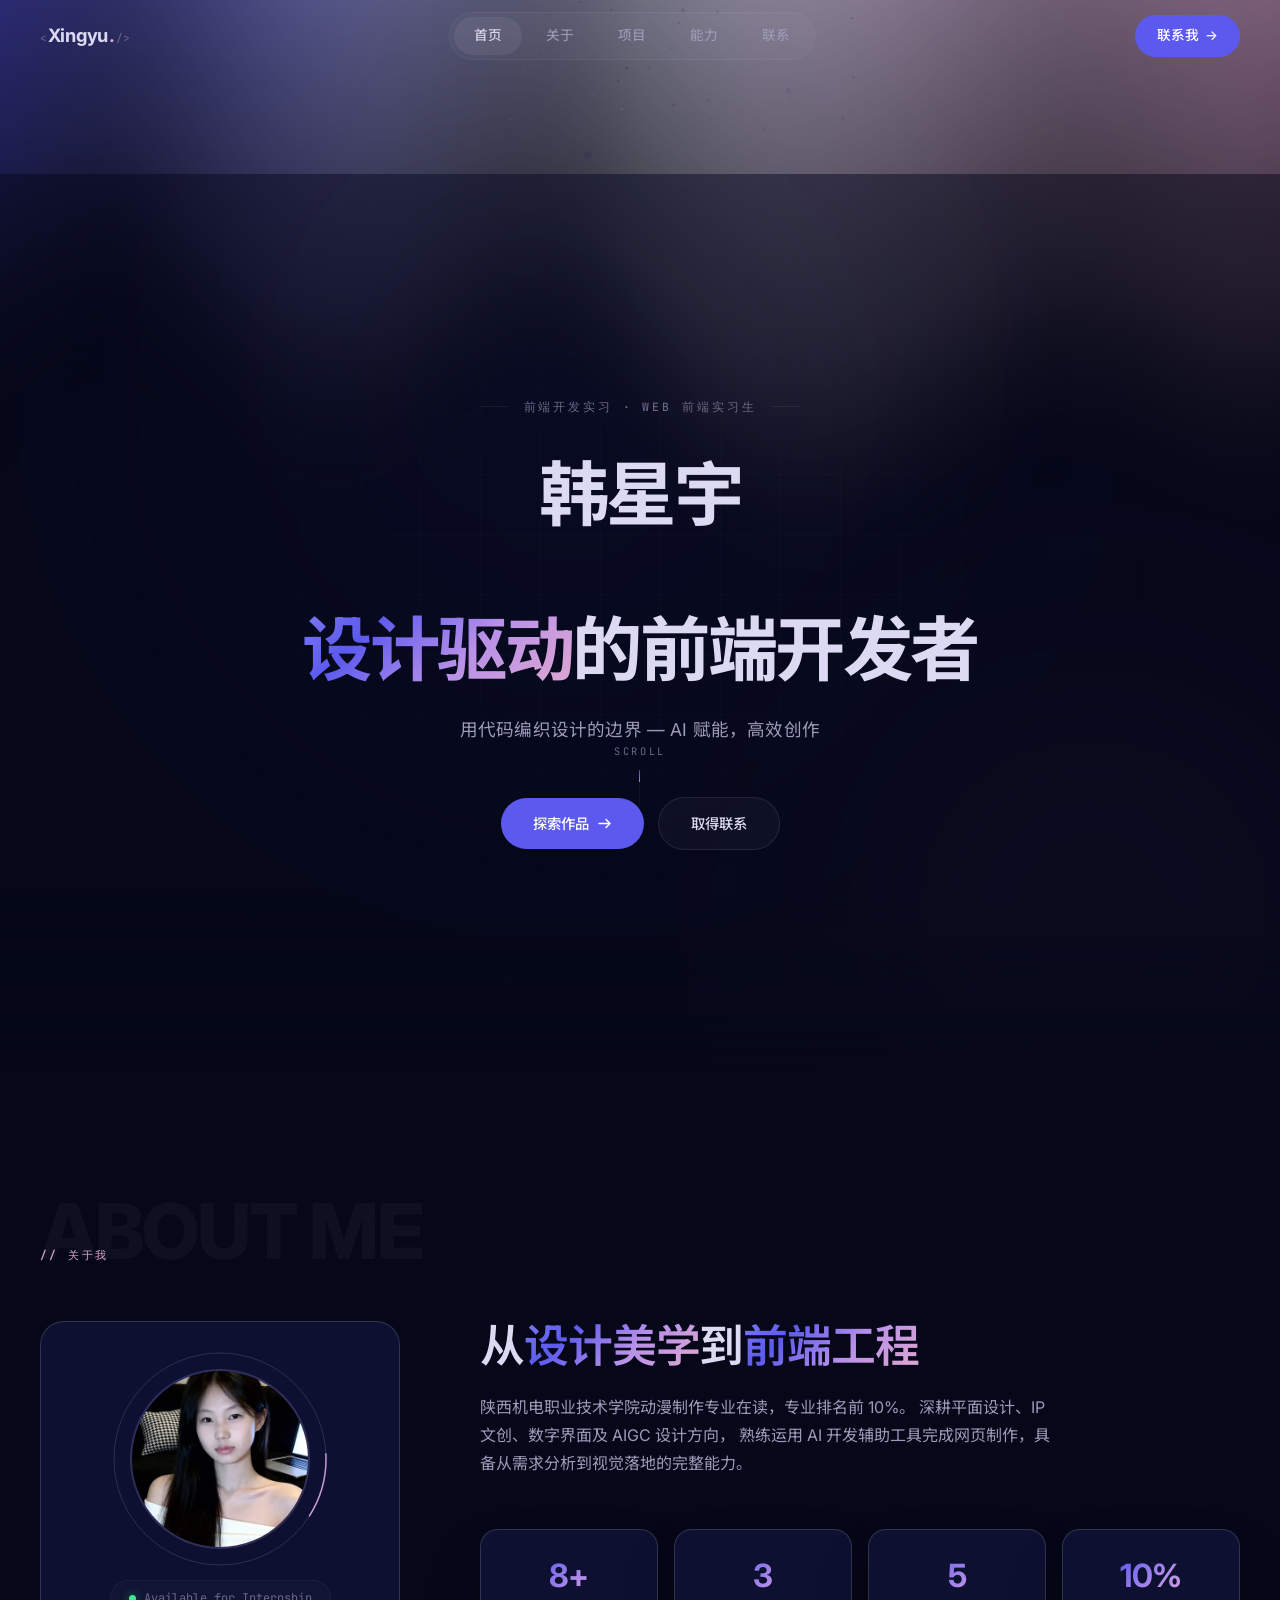
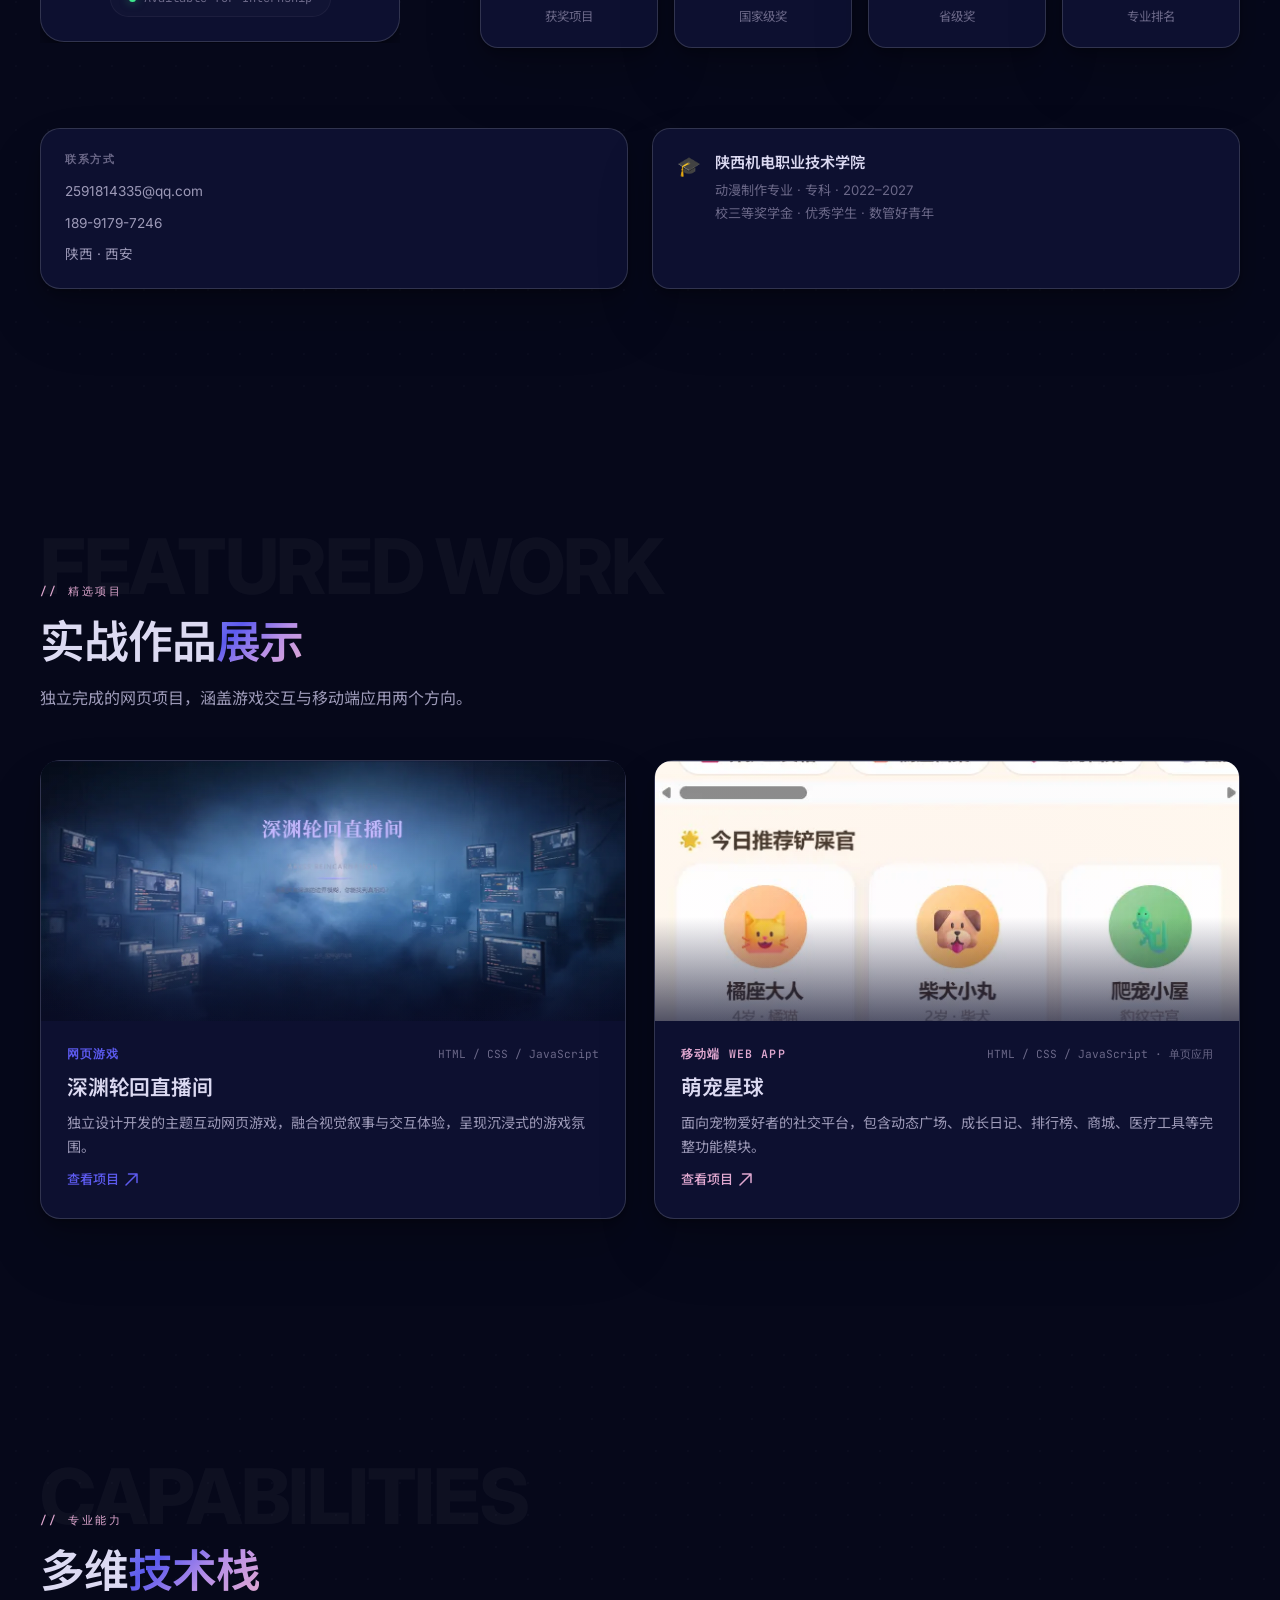
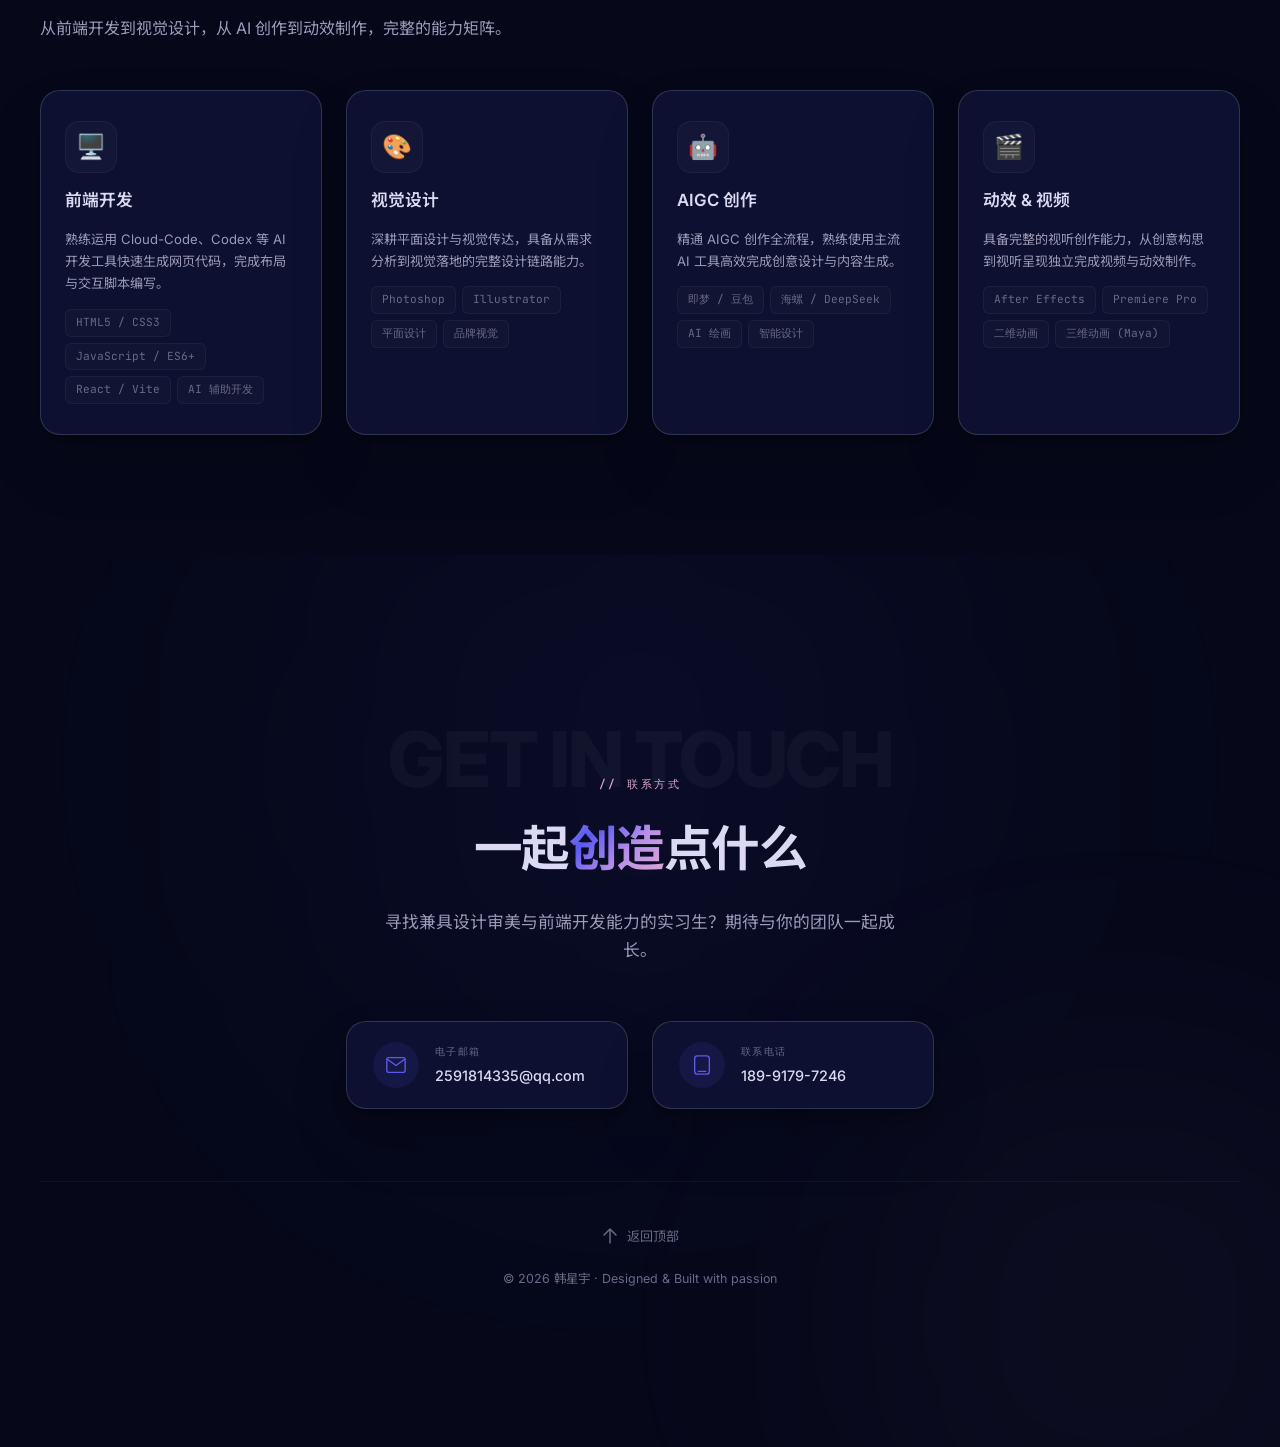
==== index.html @ b89dc571 "Portfolio" ====
<!doctype html>
<html lang="zh-CN">
  <head>
    <meta charset="UTF-8" />
    <link rel="icon" type="image/svg+xml" href="/favicon.svg" />
    <meta name="viewport" content="width=device-width, initial-scale=1.0" />
    <title>韩星宇 - 前端开发 · 作品集</title>
    <link rel="preconnect" href="https://fonts.googleapis.com" />
    <link rel="preconnect" href="https://fonts.gstatic.com" crossorigin />
    <link href="https://fonts.googleapis.com/css2?family=Inter:wght@300;400;500;600;700&family=Noto+Sans+SC:wght@300;400;500;700&family=JetBrains+Mono:wght@400;500&display=swap" rel="stylesheet" />
    <script type="module" crossorigin src="/assets/index-PiBalooy.js"></script>
    <link rel="stylesheet" crossorigin href="/assets/index-BR34_-u7.css">
  </head>
  <body>
    <div id="root"></div>
  </body>
</html>
---- assets/index-BR34_-u7.css ----
:root{--bg-deep:#06081a;--bg-base:#0a0d2a;--bg-surface:#0f1238;--bg-card:#14183c8c;--bg-card-hover:#1c2048b3;--text-primary:#dcdaf2;--text-secondary:#9d9ab8;--text-muted:#6b6888;--accent-blue:#5c5aee;--accent-pink:#e0a8d0;--accent-glow:#5c5aee4d;--accent-pink-glow:#e0a8d033;--border-subtle:#dcdaf20d;--border-card:#dcdaf214;--font-sans:"Inter", "Noto Sans SC", system-ui, -apple-system, sans-serif;--font-mono:"JetBrains Mono", "Fira Code", monospace;--max-width:1700px;--section-padding:120px 40px;--ease-out:cubic-bezier(.16, 1, .3, 1);--ease-spring:cubic-bezier(.34, 1.56, .64, 1)}*,:before,:after{box-sizing:border-box;margin:0;padding:0}html{scroll-behavior:smooth;background:var(--bg-deep);color:var(--text-primary);font-family:var(--font-sans);-webkit-font-smoothing:antialiased;-moz-osx-font-smoothing:grayscale;font-size:16px;line-height:1.6}body{background:var(--bg-deep);margin:0;overflow-x:hidden}#root{width:100%;min-height:100vh}::-webkit-scrollbar{width:6px}::-webkit-scrollbar-track{background:var(--bg-deep)}::-webkit-scrollbar-thumb{background:#dcdaf214;border-radius:3px}::-webkit-scrollbar-thumb:hover{background:#dcdaf229}::selection{background:var(--accent-blue);color:#fff}.section-container{max-width:var(--max-width);padding:var(--section-padding);margin:0 auto}.section-label{font-family:var(--font-mono);letter-spacing:.22em;text-transform:uppercase;color:var(--accent-pink);margin-bottom:16px;font-size:.7rem;font-weight:500;display:block}.section-title{letter-spacing:-.025em;color:var(--text-primary);margin-bottom:16px;font-size:clamp(2rem,3.5vw,3.2rem);font-weight:600;line-height:1.15}.section-desc{color:var(--text-secondary);max-width:580px;font-size:1rem;line-height:1.75}.gradient-text{background:linear-gradient(135deg,#7c7af0 0%,#5c5aee 25%,#b890e8 60%,#e0a8d0 100%);-webkit-text-fill-color:transparent;-webkit-background-clip:text;background-clip:text}.glass-card{background:var(--bg-card);border:1px solid var(--border-card);-webkit-backdrop-filter:blur(20px);transition:all .4s var(--ease-out);border-radius:16px}.glass-card:hover{background:var(--bg-card-hover);border-color:#dcdaf224;transform:translateY(-3px);box-shadow:0 20px 60px #00000080,0 0 0 1px #5c5aee14}.dot-bg:before{content:"";pointer-events:none;z-index:0;background-image:radial-gradient(#dcdaf206 1px,#0000 1px);background-size:32px 32px;position:absolute;inset:0}@media (width<=768px){:root{--section-padding:80px 20px}}.opening-overlay{z-index:9999;background:var(--bg-deep);pointer-events:none;transform-origin:top;position:fixed;inset:0}.section-en-title{font-family:var(--font-sans);letter-spacing:-.03em;color:#dcdaf20a;pointer-events:none;-webkit-user-select:none;user-select:none;white-space:nowrap;margin-bottom:-.3em;font-size:clamp(3rem,6vw,5.5rem);font-weight:800;line-height:1;display:block}.aurora-container{z-index:0;pointer-events:none;opacity:.7;position:fixed;inset:0}.particles-bg{z-index:0;pointer-events:none;opacity:.45;position:fixed;inset:0}.navbar{z-index:1000;transition:all .4s var(--ease-out);padding:0 40px;position:fixed;top:0;left:0;right:0}.navbar--scrolled{-webkit-backdrop-filter:blur(24px);border-bottom:1px solid var(--border-subtle);background:#06081ae0}.navbar__inner{max-width:var(--max-width);justify-content:space-between;align-items:center;height:72px;margin:0 auto;display:flex}.navbar__logo{color:var(--text-primary);letter-spacing:-.015em;align-items:baseline;gap:1px;font-size:1.15rem;font-weight:700;text-decoration:none;display:flex}.navbar__logo-dot{color:var(--accent-pink)}.navbar__logo-mono{font-family:var(--font-mono);color:var(--text-muted);font-size:.7rem;font-weight:400}.navbar__links{border:1px solid var(--border-subtle);background:#dcdaf208;border-radius:100px;gap:4px;padding:4px;list-style:none;display:flex}.navbar__link{color:var(--text-secondary);border-radius:100px;padding:8px 20px;font-size:.85rem;font-weight:450;text-decoration:none;transition:all .3s;display:block}.navbar__link:hover{color:var(--text-primary)}.navbar__link--active{color:var(--text-primary);background:#dcdaf212}.navbar__cta{color:#fff;background:var(--accent-blue);transition:all .3s var(--ease-out);border-radius:100px;align-items:center;gap:6px;padding:10px 22px;font-size:.85rem;font-weight:500;text-decoration:none;display:flex}.navbar__cta:hover{box-shadow:0 0 32px var(--accent-glow);transform:translateY(-1px)}.navbar__cta-arrow{transition:transform .3s}.navbar__cta:hover .navbar__cta-arrow{transform:translate(3px)}.hero{justify-content:center;align-items:center;min-height:100vh;padding:0 40px;display:flex;position:relative;overflow:hidden}.hero__bg{z-index:0;position:absolute;inset:0;overflow:hidden}.hero__video{object-fit:cover;opacity:.35;width:100%;height:100%;position:absolute;inset:0}.hero__video-dim{z-index:1;pointer-events:none;background:#06081a80;position:absolute;inset:0}.hero__glow{filter:blur(140px);opacity:.35;z-index:2;border-radius:50%;animation:8s ease-in-out infinite glow-breathe;position:absolute}.hero__glow--blue{background:#5c5aee21;width:700px;height:700px;top:-15%;left:50%;transform:translate(-60%)}.hero__glow--pink{background:#e0a8d01a;width:500px;height:500px;animation-delay:-4s;bottom:-10%;right:-5%}@keyframes glow-breathe{0%,to{opacity:.3;transform:scale(1)}50%{opacity:.5;transform:scale(1.08)}}.hero__grid-overlay{z-index:3;background-image:linear-gradient(#dcdaf205 1px,#0000 1px),linear-gradient(90deg,#dcdaf205 1px,#0000 1px);background-size:60px 60px;position:absolute;inset:0;-webkit-mask-image:radial-gradient(60% 50% at 50% 45%,#000 30%,#0000 70%);mask-image:radial-gradient(60% 50% at 50% 45%,#000 30%,#0000 70%)}.hero__content{z-index:1;text-align:center;max-width:900px;position:relative}.hero__overline{font-family:var(--font-mono);letter-spacing:.25em;color:var(--text-muted);text-transform:uppercase;justify-content:center;align-items:center;gap:16px;margin-bottom:40px;font-size:.72rem;font-weight:500;display:flex}.hero__overline-line{background:var(--border-card);width:28px;height:1px;display:block}.hero__title{letter-spacing:-.035em;color:var(--text-primary);margin-bottom:28px;font-size:clamp(2.8rem,5.5vw,5rem);font-weight:700;line-height:1.1}.hero__title-line{display:block}.hero__subtitle{color:var(--text-secondary);letter-spacing:.01em;max-width:500px;margin:0 auto 52px;font-size:1.1rem;line-height:1.6}.hero__actions{justify-content:center;align-items:center;gap:14px;display:flex}.btn{cursor:pointer;transition:all .35s var(--ease-out);font-size:.9rem;font-weight:500;font-family:var(--font-sans);border:none;border-radius:100px;align-items:center;gap:8px;padding:14px 32px;text-decoration:none;display:inline-flex}.btn--primary{background:var(--accent-blue);color:#fff}.btn--primary:hover{box-shadow:0 0 44px var(--accent-glow), 0 8px 28px #5c5aee47;transform:translateY(-2px)}.btn--ghost{color:var(--text-primary);background:#dcdaf20a;border:1px solid #dcdaf21a}.btn--ghost:hover{background:#dcdaf214;border-color:#dcdaf233;transform:translateY(-2px)}.btn--outline{color:var(--text-primary);border:1px solid var(--border-card);background:0 0}.btn--outline:hover{border-color:var(--accent-blue);color:var(--accent-blue)}.hero__scroll{flex-direction:column;align-items:center;gap:10px;display:flex;position:absolute;bottom:44px;left:50%;transform:translate(-50%)}.hero__scroll span{letter-spacing:.25em;color:var(--text-muted);font-size:.65rem;font-family:var(--font-mono)}.hero__scroll-bar{background:#dcdaf20f;width:1px;height:36px;position:relative;overflow:hidden}.hero__scroll-thumb{background:linear-gradient(to bottom, var(--accent-blue), var(--accent-pink));border-radius:1px;height:12px;animation:2.4s ease-in-out infinite scroll-thumb;position:absolute;top:0;left:0;right:0}@keyframes scroll-thumb{0%{top:-12px}50%{top:calc(100% - 12px)}to{top:100%}}.hero__fade{background:linear-gradient(to top, var(--bg-deep), transparent);pointer-events:none;z-index:2;height:180px;position:absolute;bottom:0;left:0;right:0}.about{position:relative}.about__grid{grid-template-columns:360px 1fr;gap:80px;margin-top:56px;display:grid}.about__visual{flex-direction:column;gap:24px;display:flex}.about__avatar-wrap{flex-direction:column;align-items:center;gap:16px;display:flex}.about__avatar{justify-content:center;align-items:center;width:210px;height:210px;display:flex;position:relative}.about__avatar-inner{z-index:1;background:linear-gradient(150deg,#5c5aee33,#e0a8d01f);border:2px solid #dcdaf214;border-radius:50%;justify-content:center;align-items:center;width:180px;height:180px;display:flex;position:relative}.about__avatar-text{letter-spacing:.06em;background:linear-gradient(150deg,#7c7af0,#e0a8d0);-webkit-text-fill-color:transparent;-webkit-background-clip:text;background-clip:text;font-size:2.4rem;font-weight:700}.about__avatar-img{object-fit:cover;border-radius:50%;width:100%;height:100%}.about__avatar-ring-svg{z-index:0;width:220px;height:220px;animation:24s linear infinite ring-spin;position:absolute;inset:-5px}@keyframes ring-spin{0%{transform:rotate(0)}to{transform:rotate(360deg)}}.about__status{font-size:.75rem;font-family:var(--font-mono);color:var(--text-muted);border:1px solid var(--border-subtle);background:#dcdaf205;border-radius:100px;align-items:center;gap:8px;padding:8px 18px;display:flex}.about__status-dot{background:#3ee88e;border-radius:50%;width:7px;height:7px;animation:2s ease-in-out infinite status-pulse;box-shadow:0 0 10px #3ee88e80}@keyframes status-pulse{0%,to{opacity:1;box-shadow:0 0 10px #3ee88e80}50%{opacity:.35;box-shadow:0 0 3px #3ee88e33}}.about__contact-mini{flex-direction:column;gap:10px;padding:22px 24px;display:flex}.about__contact-mini h4{color:var(--text-muted);text-transform:uppercase;letter-spacing:.15em;font-size:.7rem;font-weight:600;font-family:var(--font-mono);margin-bottom:2px}.about__contact-mini a,.about__contact-mini span{color:var(--text-secondary);align-items:center;gap:10px;font-size:.85rem;text-decoration:none;transition:color .3s;display:flex}.about__contact-mini a:hover{color:var(--accent-pink)}.about__info{flex-direction:column;display:flex}.about__row{grid-column:1/-1;gap:24px;display:flex}.about__row>.border-glow-card{flex:1;min-width:0}.about__info .section-title{margin-bottom:20px}.about__info .section-desc{margin-bottom:16px}.about__stats{grid-template-columns:repeat(4,1fr);gap:16px;margin-top:36px;display:grid}.stat-card{text-align:center;flex-direction:column;gap:6px;padding:24px 20px;display:flex}.stat-card__value{letter-spacing:-.02em;font-size:2rem;font-weight:700}.stat-card__label{color:var(--text-muted);font-size:.78rem}.about__edu{align-items:flex-start;gap:14px;padding:22px 24px;display:flex}.about__edu-icon{flex-shrink:0;font-size:1.2rem}.about__edu-school{color:var(--text-primary);margin-bottom:4px;font-size:.95rem;font-weight:600}.about__edu-meta{color:var(--text-muted);font-size:.82rem;line-height:1.7}.projects{position:relative}.projects__grid{grid-template-columns:repeat(2,1fr);gap:28px;margin-top:48px;display:grid}.project-card{cursor:pointer;flex-direction:column;text-decoration:none;display:flex;overflow:hidden}.project-card__thumb{background:#0f123880;height:260px;position:relative;overflow:hidden}.project-card__thumb-img{object-fit:cover;width:100%;height:100%;transition:transform .6s var(--ease-out)}.project-card:hover .project-card__thumb-img{transform:scale(1.06)}.project-card__thumb-overlay{pointer-events:none;z-index:1;background:linear-gradient(#0000 0% 60%,#0a0d2ab3 100%);position:absolute;inset:0}.project-card__thumb-shine{opacity:.3;z-index:2;pointer-events:none;transition:opacity .5s;position:absolute;inset:0}.project-card:hover .project-card__thumb-shine{opacity:.7}.project-card__body{flex-direction:column;flex:1;gap:10px;padding:26px 30px 30px;display:flex}.project-card__header{justify-content:space-between;align-items:center;display:flex}.project-card__category{text-transform:uppercase;letter-spacing:.1em;font-size:.72rem;font-weight:600;font-family:var(--font-mono)}.project-card__tech{color:var(--text-muted);font-size:.7rem;font-family:var(--font-mono)}.project-card__title{color:var(--text-primary);letter-spacing:-.01em;font-size:1.3rem;font-weight:600;line-height:1.3}.project-card__desc{color:var(--text-secondary);font-size:.88rem;line-height:1.7}.project-card__action{align-items:center;gap:6px;margin-top:auto;font-size:.82rem;font-weight:500;transition:gap .3s;display:inline-flex}.project-card:hover .project-card__action{gap:10px}.skills{position:relative}.skills__grid{grid-template-columns:repeat(4,1fr);gap:24px;margin-top:48px;display:grid}.skill-card{text-align:left;flex-direction:column;gap:14px;padding:34px 26px;display:flex}.skill-card__icon-wrap{border:1px solid var(--border-subtle);background:#dcdaf208;border-radius:14px;justify-content:center;align-items:center;width:52px;height:52px;display:flex}.skill-card__icon{font-size:1.5rem}.skill-card__title{color:var(--text-primary);font-size:1.05rem;font-weight:600}.skill-card__desc{color:var(--text-secondary);flex:1;font-size:.82rem;line-height:1.7}.skill-card__tags{flex-wrap:wrap;gap:6px;display:flex}.skill-card__tag{border:1px solid var(--border-subtle);color:var(--text-muted);font-size:.7rem;font-family:var(--font-mono);background:#dcdaf206;border-radius:6px;padding:4px 10px;transition:all .3s}.skill-card:hover .skill-card__tag{color:var(--text-secondary);border-color:#dcdaf21f}.contact{justify-content:center;align-items:center;min-height:100vh;display:flex;position:relative;overflow:hidden}.contact__bg{z-index:0;position:absolute;inset:0}.contact__glow{filter:blur(140px);border-radius:50%;position:absolute}.contact__glow--top{background:#5c5aee12;width:600px;height:600px;top:-10%;left:50%;transform:translate(-50%)}.contact__glow--bot{background:#e0a8d00d;width:450px;height:450px;bottom:-10%;right:-5%}.contact__inner{z-index:1;text-align:center;width:100%;position:relative}.contact__title{letter-spacing:-.03em;color:var(--text-primary);margin-bottom:20px;font-size:clamp(2.4rem,3.8vw,3.8rem);font-weight:700}.contact__desc{color:var(--text-secondary);max-width:520px;margin:0 auto 56px;font-size:1.05rem;line-height:1.7}.contact__cards{flex-wrap:wrap;justify-content:center;gap:24px;max-width:800px;margin:0 auto 72px;display:flex}.contact-card{text-align:left;align-items:center;gap:16px;min-width:280px;padding:22px 30px;text-decoration:none;display:flex}.contact-card__icon-circle{width:46px;height:46px;color:var(--accent-blue);transition:all .3s var(--ease-out);background:#5c5aee1a;border-radius:50%;flex-shrink:0;justify-content:center;align-items:center;display:flex}.contact-card:hover .contact-card__icon-circle{box-shadow:0 0 28px var(--accent-glow);background:#5c5aee33}.contact-card__label{color:var(--text-muted);text-transform:uppercase;letter-spacing:.14em;font-size:.65rem;font-family:var(--font-mono);margin-bottom:4px}.contact-card__value{color:var(--text-primary);font-size:.9rem;font-weight:500}.contact__footer{border-top:1px solid var(--border-subtle);flex-direction:column;align-items:center;gap:22px;padding-top:44px;display:flex}.contact__back{color:var(--text-muted);align-items:center;gap:8px;font-size:.82rem;text-decoration:none;transition:color .3s;display:flex}.contact__back:hover{color:var(--accent-blue)}.contact__copy{color:var(--text-muted);font-size:.78rem}@media (width<=1200px){.about__grid{grid-template-columns:280px 1fr;gap:48px}.skills__grid,.about__stats{grid-template-columns:repeat(2,1fr)}}@media (width<=900px){.navbar__links{display:none}.about__grid{grid-template-columns:1fr}.about__visual{flex-flow:wrap;justify-content:center}.projects__grid{grid-template-columns:1fr}.contact__cards{flex-direction:column;align-items:center}}@media (width<=600px){.hero__actions{flex-direction:column}.skills__grid{grid-template-columns:1fr}.about__stats{grid-template-columns:repeat(2,1fr)}}.border-glow-card .glass-card{-webkit-backdrop-filter:none;box-shadow:none;background:0 0;border:none}.border-glow-card .glass-card:hover{box-shadow:none;background:0 0;transform:none}.border-glow-card .about__avatar-wrap{padding:32px 28px 24px}.border-glow-card .stat-card{padding:20px 16px}.border-glow-card .project-card{flex-direction:column;text-decoration:none;display:flex}.border-glow-card .project-card__body{padding:24px 26px 28px}.border-glow-card .skill-card{padding:30px 24px}.border-glow-card .contact-card{padding:20px 26px;text-decoration:none}.border-glow-inner>.project-card,.border-glow-inner>.contact-card{width:100%;height:100%}.border-glow-card{--edge-proximity:0;--cursor-angle:45deg;--edge-sensitivity:30;--color-sensitivity:calc(var(--edge-sensitivity) + 20);--border-radius:28px;--glow-padding:40px;--cone-spread:25;border-radius:var(--border-radius);isolation:isolate;background:var(--card-bg,#120f17);border:1px solid #ffffff26;display:grid;position:relative;overflow:visible;transform:translateZ(.01px);box-shadow:0 1px 2px #0000001a,0 2px 4px #0000001a,0 4px 8px #0000001a,0 8px 16px #0000001a,0 16px 32px #0000001a,0 32px 64px #0000001a}.border-glow-card:before,.border-glow-card:after,.border-glow-card>.edge-light{content:"";border-radius:inherit;z-index:-1;transition:opacity .25s ease-out;position:absolute;inset:0}.border-glow-card:not(:hover):not(.sweep-active):before,.border-glow-card:not(:hover):not(.sweep-active):after,.border-glow-card:not(:hover):not(.sweep-active)>.edge-light{opacity:0;transition:opacity .75s ease-in-out}.border-glow-card:before{background:linear-gradient(var(--card-bg,#120f17) 0 100%) padding-box, linear-gradient(#fff0 0% 100%) border-box, var(--gradient-one,radial-gradient(at 80% 55%, #be85ff 0px, transparent 50%)) border-box, var(--gradient-two,radial-gradient(at 69% 34%, #ff7a93 0px, transparent 50%)) border-box, var(--gradient-three,radial-gradient(at 8% 6%, #8fffad 0px, transparent 50%)) border-box, var(--gradient-four,radial-gradient(at 41% 38%, #47daff 0px, transparent 50%)) border-box, var(--gradient-five,radial-gradient(at 86% 85%, #7af2ff 0px, transparent 50%)) border-box, var(--gradient-six,radial-gradient(at 82% 18%, #ffe74c 0px, transparent 50%)) border-box, var(--gradient-seven,radial-gradient(at 51% 4%, #ff8d70 0px, transparent 50%)) border-box, var(--gradient-base,linear-gradient(#c299ff 0 100%)) border-box;opacity:calc((var(--edge-proximity) - var(--color-sensitivity)) / (100 - var(--color-sensitivity)));-webkit-mask-image:conic-gradient(from var(--cursor-angle) at center, black calc(var(--cone-spread) * 1%), transparent calc((var(--cone-spread) + 15) * 1%), transparent calc((100 - var(--cone-spread) - 15) * 1%), black calc((100 - var(--cone-spread)) * 1%));mask-image:conic-gradient(from var(--cursor-angle) at center, black calc(var(--cone-spread) * 1%), transparent calc((var(--cone-spread) + 15) * 1%), transparent calc((100 - var(--cone-spread) - 15) * 1%), black calc((100 - var(--cone-spread)) * 1%));border:1px solid #0000}.border-glow-card:after{background:var(--gradient-one,radial-gradient(at 80% 55%, #be85ff 0px, transparent 50%)) padding-box, var(--gradient-two,radial-gradient(at 69% 34%, #ff7a93 0px, transparent 50%)) padding-box, var(--gradient-three,radial-gradient(at 8% 6%, #8fffad 0px, transparent 50%)) padding-box, var(--gradient-four,radial-gradient(at 41% 38%, #47daff 0px, transparent 50%)) padding-box, var(--gradient-five,radial-gradient(at 86% 85%, #7af2ff 0px, transparent 50%)) padding-box, var(--gradient-six,radial-gradient(at 82% 18%, #ffe74c 0px, transparent 50%)) padding-box, var(--gradient-seven,radial-gradient(at 51% 4%, #ff8d70 0px, transparent 50%)) padding-box, var(--gradient-base,linear-gradient(#c299ff 0 100%)) padding-box;-webkit-mask-image:linear-gradient(to bottom, black, black), radial-gradient(ellipse at 50% 50%, black 40%, transparent 65%), radial-gradient(ellipse at 66% 66%, black 5%, transparent 40%), radial-gradient(ellipse at 33% 33%, black 5%, transparent 40%), radial-gradient(ellipse at 66% 33%, black 5%, transparent 40%), radial-gradient(ellipse at 33% 66%, black 5%, transparent 40%), conic-gradient(from var(--cursor-angle) at center, transparent 5%, black 15%, black 85%, transparent 95%);mask-image:linear-gradient(to bottom, black, black), radial-gradient(ellipse at 50% 50%, black 40%, transparent 65%), radial-gradient(ellipse at 66% 66%, black 5%, transparent 40%), radial-gradient(ellipse at 33% 33%, black 5%, transparent 40%), radial-gradient(ellipse at 66% 33%, black 5%, transparent 40%), radial-gradient(ellipse at 33% 66%, black 5%, transparent 40%), conic-gradient(from var(--cursor-angle) at center, transparent 5%, black 15%, black 85%, transparent 95%);opacity:calc(var(--fill-opacity,.5) * (var(--edge-proximity) - var(--color-sensitivity)) / (100 - var(--color-sensitivity)));mix-blend-mode:soft-light;border:1px solid #0000;-webkit-mask-composite:source-out,source-over,source-over,source-over,source-over,source-over;mask-composite:subtract,add,add,add,add,add}.border-glow-card>.edge-light{inset:calc(var(--glow-padding) * -1);pointer-events:none;z-index:1;-webkit-mask-image:conic-gradient(from var(--cursor-angle) at center, black 2.5%, transparent 10%, transparent 90%, black 97.5%);mask-image:conic-gradient(from var(--cursor-angle) at center, black 2.5%, transparent 10%, transparent 90%, black 97.5%);opacity:calc((var(--edge-proximity) - var(--edge-sensitivity)) / (100 - var(--edge-sensitivity)));mix-blend-mode:plus-lighter}.border-glow-card>.edge-light:before{content:"";inset:var(--glow-padding);border-radius:inherit;box-shadow:inset 0 0 0 1px var(--glow-color,#f5daa3), inset 0 0 1px 0 var(--glow-color-60,#f5daa399), inset 0 0 3px 0 var(--glow-color-50,#f5daa380), inset 0 0 6px 0 var(--glow-color-40,#f5daa366), inset 0 0 15px 0 var(--glow-color-30,#f5daa34d), inset 0 0 25px 2px var(--glow-color-20,#f5daa333), inset 0 0 50px 2px var(--glow-color-10,#f5daa31a), 0 0 1px 0 var(--glow-color-60,#f5daa399), 0 0 3px 0 var(--glow-color-50,#f5daa380), 0 0 6px 0 var(--glow-color-40,#f5daa366), 0 0 15px 0 var(--glow-color-30,#f5daa34d), 0 0 25px 2px var(--glow-color-20,#f5daa333), 0 0 50px 2px var(--glow-color-10,#f5daa31a);position:absolute}.border-glow-inner{z-index:1;flex-direction:column;display:flex;position:relative;overflow:auto}.particles-container{width:100%;height:100%;position:relative}.aurora-container{width:100%;height:100%}
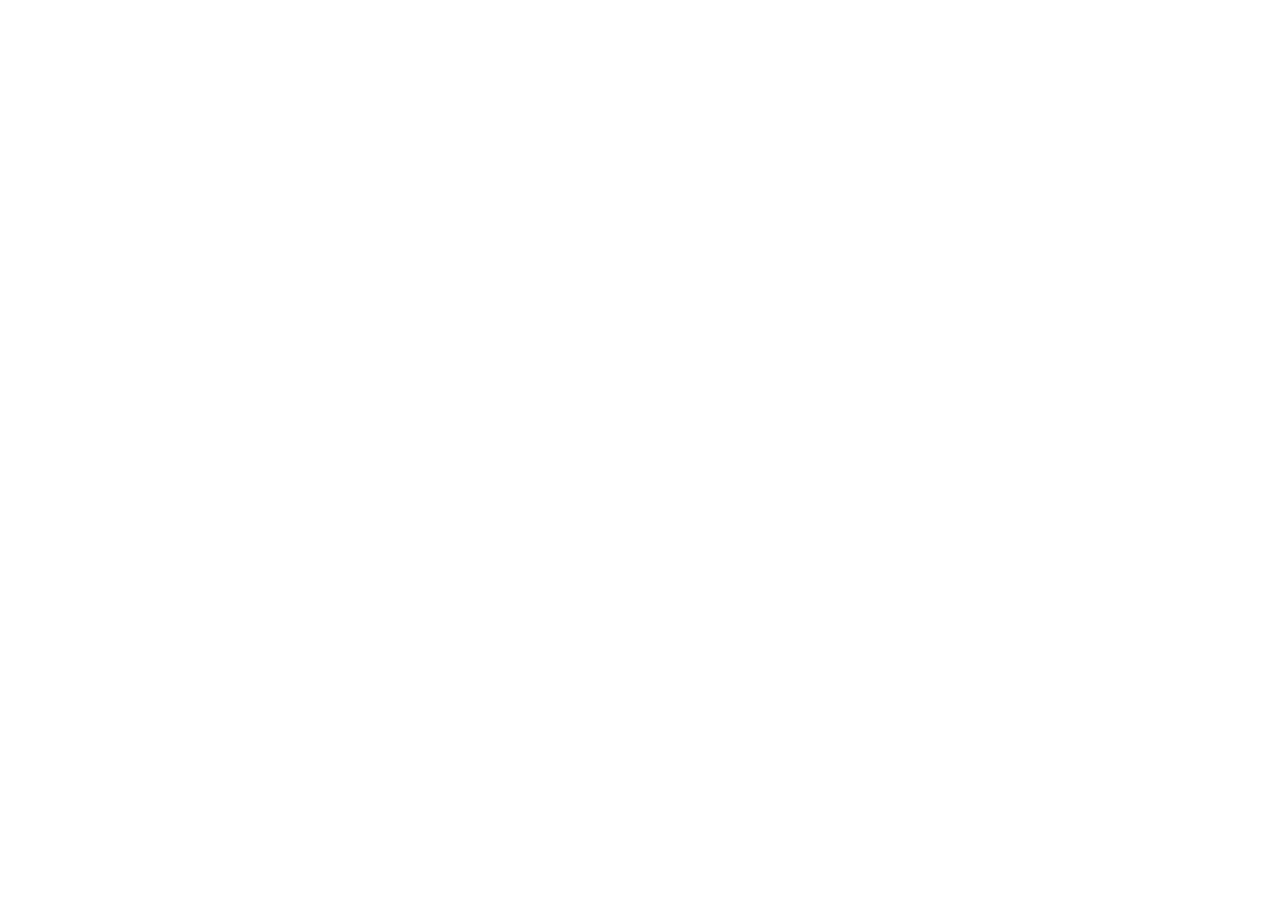
==== commit 3f4e3227: "Fix base path for GitHub Pages" ====
--- a/index.html
+++ b/index.html
@@ -2,14 +2,14 @@
 <html lang="zh-CN">
   <head>
     <meta charset="UTF-8" />
-    <link rel="icon" type="image/svg+xml" href="/favicon.svg" />
+    <link rel="icon" type="image/svg+xml" href="/Program Files/Git/xingyu-portfolio/favicon.svg" />
     <meta name="viewport" content="width=device-width, initial-scale=1.0" />
     <title>韩星宇 - 前端开发 · 作品集</title>
     <link rel="preconnect" href="https://fonts.googleapis.com" />
     <link rel="preconnect" href="https://fonts.gstatic.com" crossorigin />
     <link href="https://fonts.googleapis.com/css2?family=Inter:wght@300;400;500;600;700&family=Noto+Sans+SC:wght@300;400;500;700&family=JetBrains+Mono:wght@400;500&display=swap" rel="stylesheet" />
-    <script type="module" crossorigin src="/assets/index-PiBalooy.js"></script>
-    <link rel="stylesheet" crossorigin href="/assets/index-BR34_-u7.css">
+    <script type="module" crossorigin src="/Program Files/Git/xingyu-portfolio/assets/index-COm7wXdR.js"></script>
+    <link rel="stylesheet" crossorigin href="/Program Files/Git/xingyu-portfolio/assets/index-BR34_-u7.css">
   </head>
   <body>
     <div id="root"></div>
